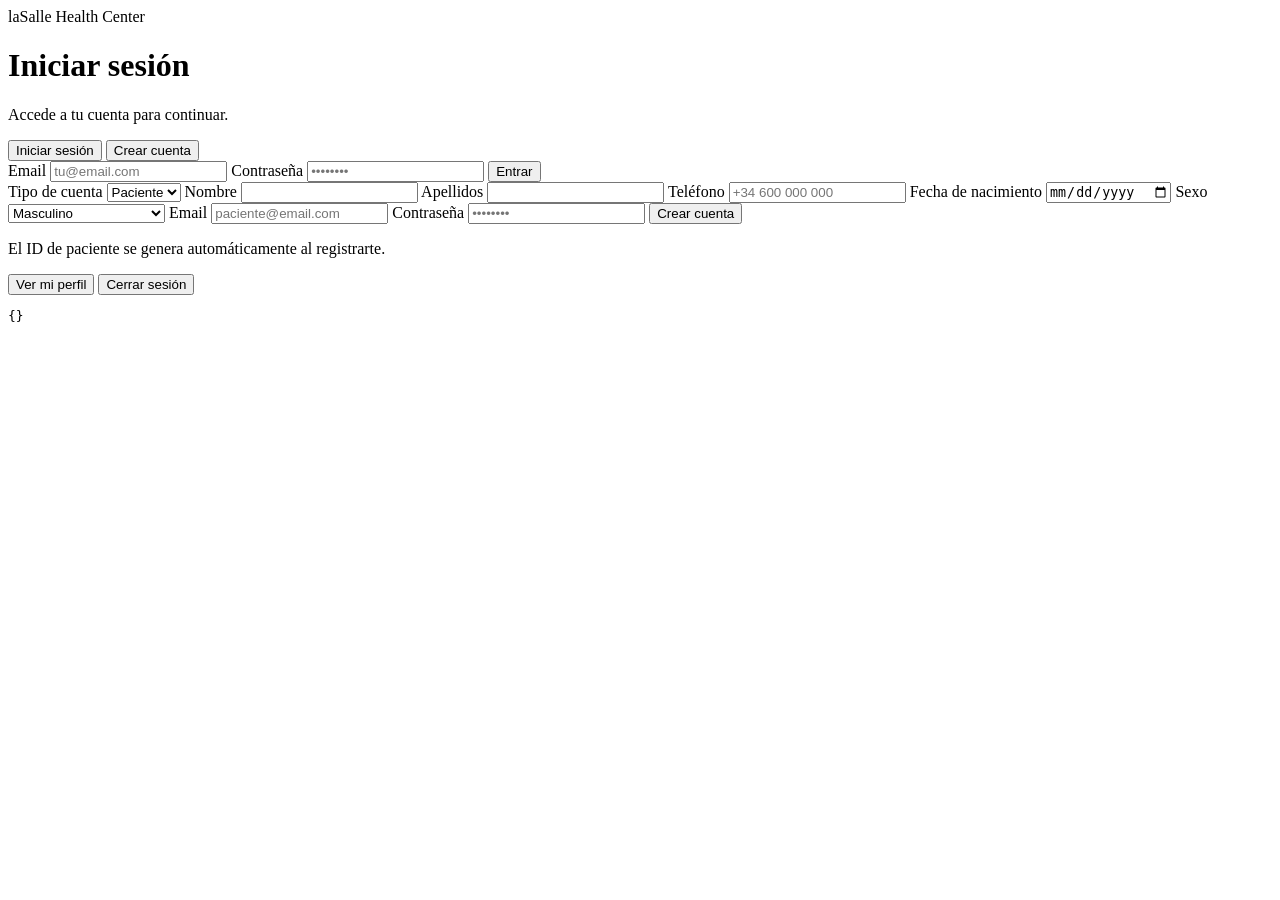
==== services/frontend/public/index.html @ 509535d0 "fix: self-register with profile fields and generated patient ids Generate patient IDs server-side, s" ====
<!doctype html>
<html lang="es">
  <head>
    <meta charset="UTF-8" />
    <meta name="viewport" content="width=device-width, initial-scale=1.0" />
    <title>Hospital Salle — Login</title>
    <link rel="stylesheet" href="/styles.css" />
    <script src="/config.js"></script>
  </head>
  <body>
    <main class="card">
      <header class="header">
        <div>
          <div class="kicker">laSalle Health Center</div>
          <h1>Iniciar sesión</h1>
          <p class="muted">Accede a tu cuenta para continuar.</p>
        </div>
      </header>

      <section class="tabs">
        <button class="tab active" id="tabLogin" type="button">Iniciar sesión</button>
        <button class="tab" id="tabRegister" type="button">Crear cuenta</button>
      </section>

      <section id="panelLogin">
        <form id="loginForm">
          <label>Email</label>
          <input name="email" type="email" autocomplete="username" placeholder="tu@email.com" required />
          <label>Contraseña</label>
          <input name="password" type="password" autocomplete="current-password" placeholder="••••••••" required />
          <button type="submit">Entrar</button>
        </form>
      </section>

      <section id="panelRegister" class="hidden">
        <form id="registerForm">
          <label>Tipo de cuenta</label>
          <select name="role" required>
            <option value="paciente" selected>Paciente</option>
            <option value="medico">Médico</option>
          </select>

          <label>Nombre</label>
          <input name="first_name" type="text" autocomplete="given-name" required />

          <label>Apellidos</label>
          <input name="last_name" type="text" autocomplete="family-name" required />

          <label>Teléfono</label>
          <input name="phone" type="tel" autocomplete="tel" placeholder="+34 600 000 000" required />

          <label>Fecha de nacimiento</label>
          <input name="date_of_birth" type="date" required />

          <label>Sexo</label>
          <select name="sex" required>
            <option value="M">Masculino</option>
            <option value="F">Femenino</option>
            <option value="O">Otro / Prefiero no decir</option>
          </select>

          <label>Email</label>
          <input name="email" type="email" autocomplete="username" placeholder="paciente@email.com" required />
          <label>Contraseña</label>
          <input
            name="password"
            type="password"
            autocomplete="new-password"
            minlength="8"
            maxlength="128"
            pattern="^(?=.*[a-z])(?=.*[A-Z])(?=.*\d)(?=.*[^A-Za-z0-9]).{8,128}$"
            title="Mínimo 8 caracteres, con mayúscula, minúscula, número y un símbolo"
            placeholder="••••••••"
            required
          />
          <button type="submit">Crear cuenta</button>
          <p class="muted small">El ID de paciente se genera automáticamente al registrarte.</p>
        </form>
      </section>

      <section class="status">
        <div id="status" class="statusText muted" aria-live="polite"></div>
      </section>

      <section class="session hidden" id="sessionPanel">
        <div class="row">
          <button id="btnMe" class="secondary" type="button">Ver mi perfil</button>
          <button id="btnLogout" class="secondary" type="button">Cerrar sesión</button>
        </div>
        <pre id="output" class="output hidden">{}</pre>
      </section>
    </main>

    <script src="/app.js"></script>
  </body>
</html>
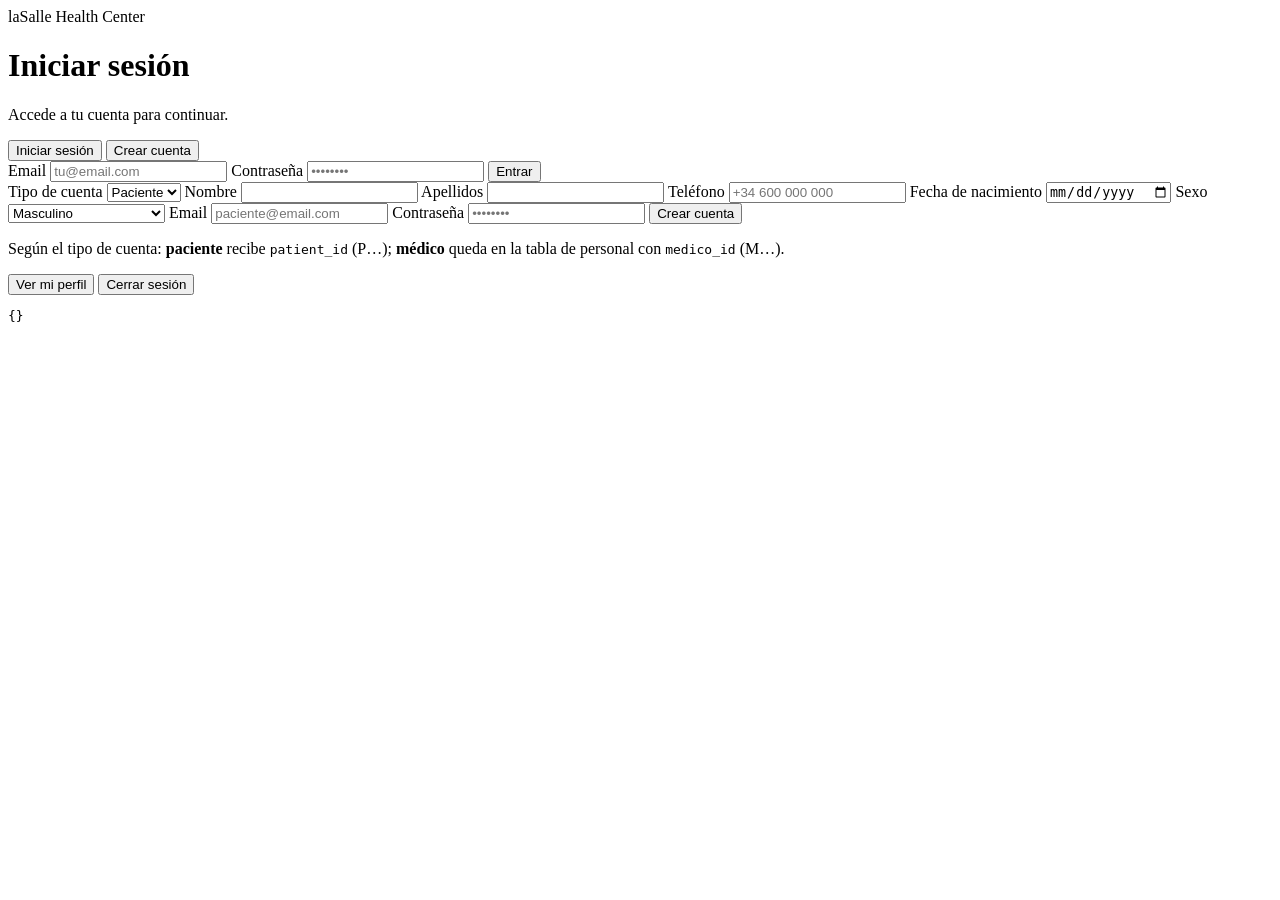
==== commit 557d88a4: "feat(auth): tabla medicos, medico_id en usuarios y permisos por rol - Añade medicos y FK app_users.m" ====
--- a/services/frontend/public/index.html
+++ b/services/frontend/public/index.html
@@ -74,7 +74,10 @@
             required
           />
           <button type="submit">Crear cuenta</button>
-          <p class="muted small">El ID de paciente se genera automáticamente al registrarte.</p>
+          <p class="muted small">
+            Según el tipo de cuenta: <strong>paciente</strong> recibe <code>patient_id</code> (P…);
+            <strong>médico</strong> queda en la tabla de personal con <code>medico_id</code> (M…).
+          </p>
         </form>
       </section>
 
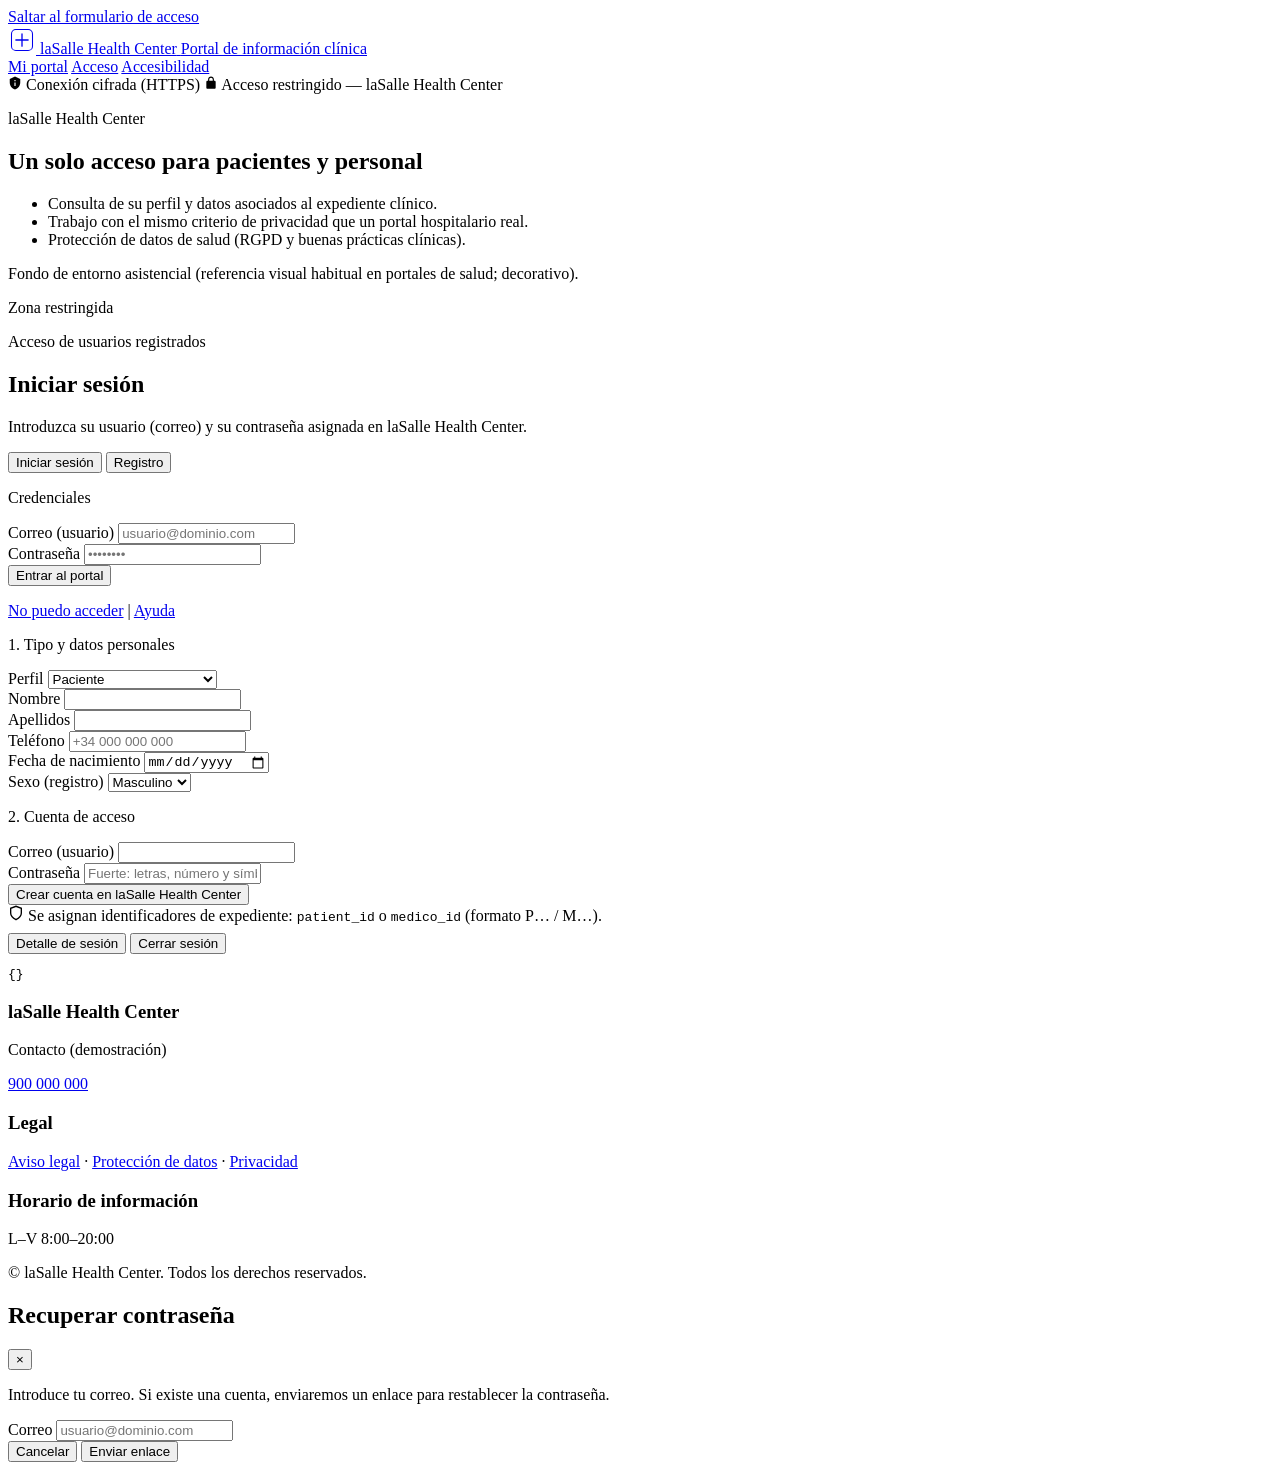
==== commit d134a292: "feat(auth): add password recovery via email Add forgot/reset password endpoints with one-time tokens" ====
--- a/services/frontend/public/index.html
+++ b/services/frontend/public/index.html
@@ -3,96 +3,284 @@
   <head>
     <meta charset="UTF-8" />
     <meta name="viewport" content="width=device-width, initial-scale=1.0" />
-    <title>Hospital Salle — Login</title>
+    <meta name="theme-color" content="#0f766e" />
+    <title>Acceso al portal — laSalle Health Center</title>
+    <link rel="preconnect" href="https://fonts.googleapis.com" />
+    <link rel="preconnect" href="https://fonts.gstatic.com" crossorigin />
+    <link
+      href="https://fonts.googleapis.com/css2?family=Plus+Jakarta+Sans:ital,wght@0,400;0,500;0,600;0,700;0,800;1,500&display=swap"
+      rel="stylesheet"
+    />
     <link rel="stylesheet" href="/styles.css" />
     <script src="/config.js"></script>
   </head>
   <body>
-    <main class="card">
-      <header class="header">
+    <a class="skip-link" href="#authCard">Saltar al formulario de acceso</a>
+
+    <header class="site-header">
+      <div class="site-header__inner">
+        <a href="/" class="site-logo" aria-label="Inicio laSalle Health Center">
+          <span class="site-logo__mark" aria-hidden="true">
+            <svg viewBox="0 0 32 32" fill="none" xmlns="http://www.w3.org/2000/svg" width="28" height="28">
+              <rect x="4" y="4" width="24" height="24" rx="5" stroke="currentColor" stroke-width="1.2" fill="none" />
+              <path
+                d="M16 9v14M9 16h14"
+                stroke="currentColor"
+                stroke-width="1.5"
+                stroke-linecap="round"
+              />
+            </svg>
+          </span>
+          <span class="site-logo__text">
+            <span class="site-logo__title">laSalle Health Center</span>
+            <span class="site-logo__subtitle">Portal de información clínica</span>
+          </span>
+        </a>
+        <nav class="site-nav" aria-label="Enlaces de cabecera">
+          <a href="/landing.html">Mi portal</a>
+          <a href="#authCard">Acceso</a>
+          <a href="https://www.w3.org/WAI/standards-guidelines/" rel="noopener noreferrer">Accesibilidad</a>
+        </nav>
+      </div>
+    </header>
+
+    <div class="trust-bar" role="region" aria-label="Información de seguridad">
+      <div class="trust-bar__inner">
+        <span class="trust-bar__item">
+          <svg width="14" height="14" viewBox="0 0 24 24" fill="currentColor" aria-hidden="true">
+            <path
+              d="M12 1L3 5v6c0 5.55 3.84 10.74 9 12 5.16-1.26 9-6.45 9-12V5l-9-4zm-1 6h2v2h-2V7zm0 4h2v6h-2v-6z"
+            />
+          </svg>
+          Conexión cifrada (HTTPS)
+        </span>
+        <span class="trust-bar__item">
+          <svg width="14" height="14" viewBox="0 0 24 24" fill="currentColor" aria-hidden="true">
+            <path
+              d="M18 8h-1V6c0-2.76-2.24-5-5-5S7 3.24 7 6v2H6c-1.1 0-2 .9-2 2v10c0 1.1.9 2 2 2h12c1.1 0 2-.9 2-2V10c0-1.1-.9-2-2-2zM9 6c0-1.66 1.34-3 3-3s3 1.34 3 3v2H9V6z"
+            />
+          </svg>
+          Acceso restringido — laSalle Health Center
+        </span>
+      </div>
+    </div>
+
+    <div class="portal-wrap">
+      <main class="portal-main">
+        <aside class="portal-hero" aria-label="Sobre el portal">
+          <div class="portal-hero__content">
+            <p class="portal-hero__kicker">laSalle Health Center</p>
+            <h2 class="portal-hero__title">Un solo acceso para pacientes y personal</h2>
+            <ul class="portal-hero__list">
+              <li>Consulta de su perfil y datos asociados al expediente clínico.</li>
+              <li>Trabajo con el mismo criterio de privacidad que un portal hospitalario real.</li>
+              <li>Protección de datos de salud (RGPD y buenas prácticas clínicas).</li>
+            </ul>
+            <p class="portal-hero__note">
+              Fondo de entorno asistencial (referencia visual habitual en portales de salud; decorativo).
+            </p>
+          </div>
+        </aside>
+
+        <div class="portal-form-column">
+          <article class="portal-card auth-card" id="authCard">
+            <div class="portal-card__head">
+              <span class="portal-card__badge" id="formBadge">Zona restringida</span>
+              <header class="header">
+                <p class="kicker" id="formKicker">Acceso de usuarios registrados</p>
+                <h1 class="auth-title" id="pageTitle">Iniciar sesión</h1>
+                <p class="muted" id="pageSubtitle">Introduzca su usuario (correo) y su contraseña asignada en laSalle Health Center.</p>
+              </header>
+            </div>
+
+            <div class="tabs" role="tablist" aria-label="Tipo de trámite">
+              <button class="tab active" id="tabLogin" type="button" role="tab" aria-selected="true">Iniciar sesión</button>
+              <button class="tab" id="tabRegister" type="button" role="tab" aria-selected="false">Registro</button>
+            </div>
+
+            <section id="panelLogin" class="auth-panel" role="tabpanel">
+              <form id="loginForm" autocomplete="on">
+                <div class="form-block">
+                  <p class="form-block__title">Credenciales</p>
+                  <div class="field">
+                    <label for="login-email">Correo (usuario)</label>
+                    <input
+                      id="login-email"
+                      name="email"
+                      type="email"
+                      autocomplete="username"
+                      inputmode="email"
+                      placeholder="usuario@dominio.com"
+                      required
+                    />
+                  </div>
+                  <div class="field">
+                    <label for="login-password">Contraseña</label>
+                    <input
+                      id="login-password"
+                      name="password"
+                      type="password"
+                      autocomplete="current-password"
+                      placeholder="••••••••"
+                      required
+                    />
+                  </div>
+                </div>
+                <button type="submit">Entrar al portal</button>
+                <p class="subtle-links" aria-hidden="true">
+                  <a href="#" id="linkForgot">No puedo acceder</a> <span aria-hidden="true">|</span>
+                  <a href="#" onclick="return false">Ayuda</a>
+                </p>
+              </form>
+            </section>
+
+            <section id="panelRegister" class="auth-panel hidden" role="tabpanel">
+              <form id="registerForm" autocomplete="on">
+                <div class="form-block">
+                  <p class="form-block__title">1. Tipo y datos personales</p>
+                  <div class="field">
+                    <label for="reg-role">Perfil</label>
+                    <select id="reg-role" name="role" required>
+                      <option value="paciente" selected>Paciente</option>
+                      <option value="medico">Médico / personal clínico</option>
+                    </select>
+                  </div>
+                  <div class="row">
+                    <div>
+                      <label for="reg-first">Nombre</label>
+                      <input
+                        id="reg-first"
+                        name="first_name"
+                        type="text"
+                        autocomplete="given-name"
+                        required
+                      />
+                    </div>
+                    <div>
+                      <label for="reg-last">Apellidos</label>
+                      <input
+                        id="reg-last"
+                        name="last_name"
+                        type="text"
+                        autocomplete="family-name"
+                        required
+                      />
+                    </div>
+                  </div>
+                  <div class="field">
+                    <label for="reg-phone">Teléfono</label>
+                    <input id="reg-phone" name="phone" type="tel" autocomplete="tel" placeholder="+34 000 000 000" required />
+                  </div>
+                  <div class="row">
+                    <div>
+                      <label for="reg-dob">Fecha de nacimiento</label>
+                      <input id="reg-dob" name="date_of_birth" type="date" required />
+                    </div>
+                    <div>
+                      <label for="reg-sex">Sexo (registro)</label>
+                      <select id="reg-sex" name="sex" required>
+                        <option value="M">Masculino</option>
+                        <option value="F">Femenino</option>
+                        <option value="O">Otro / N/C</option>
+                      </select>
+                    </div>
+                  </div>
+                </div>
+                <div class="form-block">
+                  <p class="form-block__title">2. Cuenta de acceso</p>
+                  <div class="field">
+                    <label for="reg-email">Correo (usuario)</label>
+                    <input id="reg-email" name="email" type="email" autocomplete="username" required />
+                  </div>
+                  <div class="field">
+                    <label for="reg-password">Contraseña</label>
+                    <input
+                      id="reg-password"
+                      name="password"
+                      type="password"
+                      autocomplete="new-password"
+                      minlength="8"
+                      maxlength="128"
+                      pattern="^(?=.*[a-z])(?=.*[A-Z])(?=.*\d)(?=.*[^A-Za-z0-9]).{8,128}$"
+                      title="Mínimo 8 caracteres, con mayúscula, minúscula, número y un símbolo"
+                      placeholder="Fuerte: letras, número y símbolo"
+                      required
+                    />
+                  </div>
+                </div>
+                <button type="submit">Crear cuenta en laSalle Health Center</button>
+                <div class="credential-strip" aria-live="polite">
+                  <svg width="16" height="16" viewBox="0 0 24 24" fill="none" stroke="currentColor" stroke-width="2" aria-hidden="true">
+                    <path d="M12 22s8-4 8-10V5l-8-3-8 3v7c0 6 8 10 8 10z" />
+                  </svg>
+                  <span>Se asignan identificadores de expediente: <code>patient_id</code> o <code>medico_id</code> (formato P… / M…).</span>
+                </div>
+              </form>
+            </section>
+
+            <div class="portal-card__foot">
+              <div class="status" aria-live="polite">
+                <div id="status" class="statusText" role="status"></div>
+              </div>
+              <section class="session hidden" id="sessionPanel">
+                <div class="row" style="margin-top: 8px">
+                  <button id="btnMe" class="secondary" type="button">Detalle de sesión</button>
+                  <button id="btnLogout" class="secondary" type="button">Cerrar sesión</button>
+                </div>
+                <pre id="output" class="output hidden" aria-label="Detalle de perfil">{}</pre>
+              </section>
+            </div>
+          </article>
+        </div>
+      </main>
+    </div>
+
+    <footer class="site-footer">
+      <div class="site-footer__inner">
         <div>
-          <div class="kicker">laSalle Health Center</div>
-          <h1>Iniciar sesión</h1>
-          <p class="muted">Accede a tu cuenta para continuar.</p>
-        </div>
-      </header>
-
-      <section class="tabs">
-        <button class="tab active" id="tabLogin" type="button">Iniciar sesión</button>
-        <button class="tab" id="tabRegister" type="button">Crear cuenta</button>
-      </section>
-
-      <section id="panelLogin">
-        <form id="loginForm">
-          <label>Email</label>
-          <input name="email" type="email" autocomplete="username" placeholder="tu@email.com" required />
-          <label>Contraseña</label>
-          <input name="password" type="password" autocomplete="current-password" placeholder="••••••••" required />
-          <button type="submit">Entrar</button>
+          <h3>laSalle Health Center</h3>
+          <p>Contacto (demostración)</p>
+          <p><a href="tel:+34900000000">900 000 000</a></p>
+        </div>
+        <div>
+          <h3>Legal</h3>
+          <p>
+            <a href="#" onclick="return false">Aviso legal</a> ·
+            <a href="#" onclick="return false">Protección de datos</a> ·
+            <a href="#" onclick="return false">Privacidad</a>
+          </p>
+        </div>
+        <div>
+          <h3>Horario de información</h3>
+          <p>L–V 8:00–20:00</p>
+        </div>
+      </div>
+      <div class="site-footer__meta">© laSalle Health Center. Todos los derechos reservados.</div>
+    </footer>
+
+    <div class="modal hidden" id="forgotModal" role="dialog" aria-modal="true" aria-labelledby="forgotTitle">
+      <div class="modal__backdrop" data-modal-close="true"></div>
+      <div class="modal__panel" role="document">
+        <div class="modal__head">
+          <h2 class="modal__title" id="forgotTitle">Recuperar contraseña</h2>
+          <button class="modal__close" type="button" aria-label="Cerrar" data-modal-close="true">×</button>
+        </div>
+        <p class="modal__text">Introduce tu correo. Si existe una cuenta, enviaremos un enlace para restablecer la contraseña.</p>
+        <form id="forgotForm" class="modal__form" autocomplete="on">
+          <div class="field">
+            <label for="forgot-email">Correo</label>
+            <input id="forgot-email" name="email" type="email" inputmode="email" autocomplete="email" placeholder="usuario@dominio.com" required />
+          </div>
+          <div class="modal__actions">
+            <button class="secondary" type="button" data-modal-close="true">Cancelar</button>
+            <button class="btn--primary" type="submit">Enviar enlace</button>
+          </div>
         </form>
-      </section>
-
-      <section id="panelRegister" class="hidden">
-        <form id="registerForm">
-          <label>Tipo de cuenta</label>
-          <select name="role" required>
-            <option value="paciente" selected>Paciente</option>
-            <option value="medico">Médico</option>
-          </select>
-
-          <label>Nombre</label>
-          <input name="first_name" type="text" autocomplete="given-name" required />
-
-          <label>Apellidos</label>
-          <input name="last_name" type="text" autocomplete="family-name" required />
-
-          <label>Teléfono</label>
-          <input name="phone" type="tel" autocomplete="tel" placeholder="+34 600 000 000" required />
-
-          <label>Fecha de nacimiento</label>
-          <input name="date_of_birth" type="date" required />
-
-          <label>Sexo</label>
-          <select name="sex" required>
-            <option value="M">Masculino</option>
-            <option value="F">Femenino</option>
-            <option value="O">Otro / Prefiero no decir</option>
-          </select>
-
-          <label>Email</label>
-          <input name="email" type="email" autocomplete="username" placeholder="paciente@email.com" required />
-          <label>Contraseña</label>
-          <input
-            name="password"
-            type="password"
-            autocomplete="new-password"
-            minlength="8"
-            maxlength="128"
-            pattern="^(?=.*[a-z])(?=.*[A-Z])(?=.*\d)(?=.*[^A-Za-z0-9]).{8,128}$"
-            title="Mínimo 8 caracteres, con mayúscula, minúscula, número y un símbolo"
-            placeholder="••••••••"
-            required
-          />
-          <button type="submit">Crear cuenta</button>
-          <p class="muted small">
-            Según el tipo de cuenta: <strong>paciente</strong> recibe <code>patient_id</code> (P…);
-            <strong>médico</strong> queda en la tabla de personal con <code>medico_id</code> (M…).
-          </p>
-        </form>
-      </section>
-
-      <section class="status">
-        <div id="status" class="statusText muted" aria-live="polite"></div>
-      </section>
-
-      <section class="session hidden" id="sessionPanel">
-        <div class="row">
-          <button id="btnMe" class="secondary" type="button">Ver mi perfil</button>
-          <button id="btnLogout" class="secondary" type="button">Cerrar sesión</button>
-        </div>
-        <pre id="output" class="output hidden">{}</pre>
-      </section>
-    </main>
+        <div class="status" aria-live="polite" style="margin-top: 10px">
+          <div id="forgotStatus" class="statusText"></div>
+        </div>
+      </div>
+    </div>
 
     <script src="/app.js"></script>
   </body>
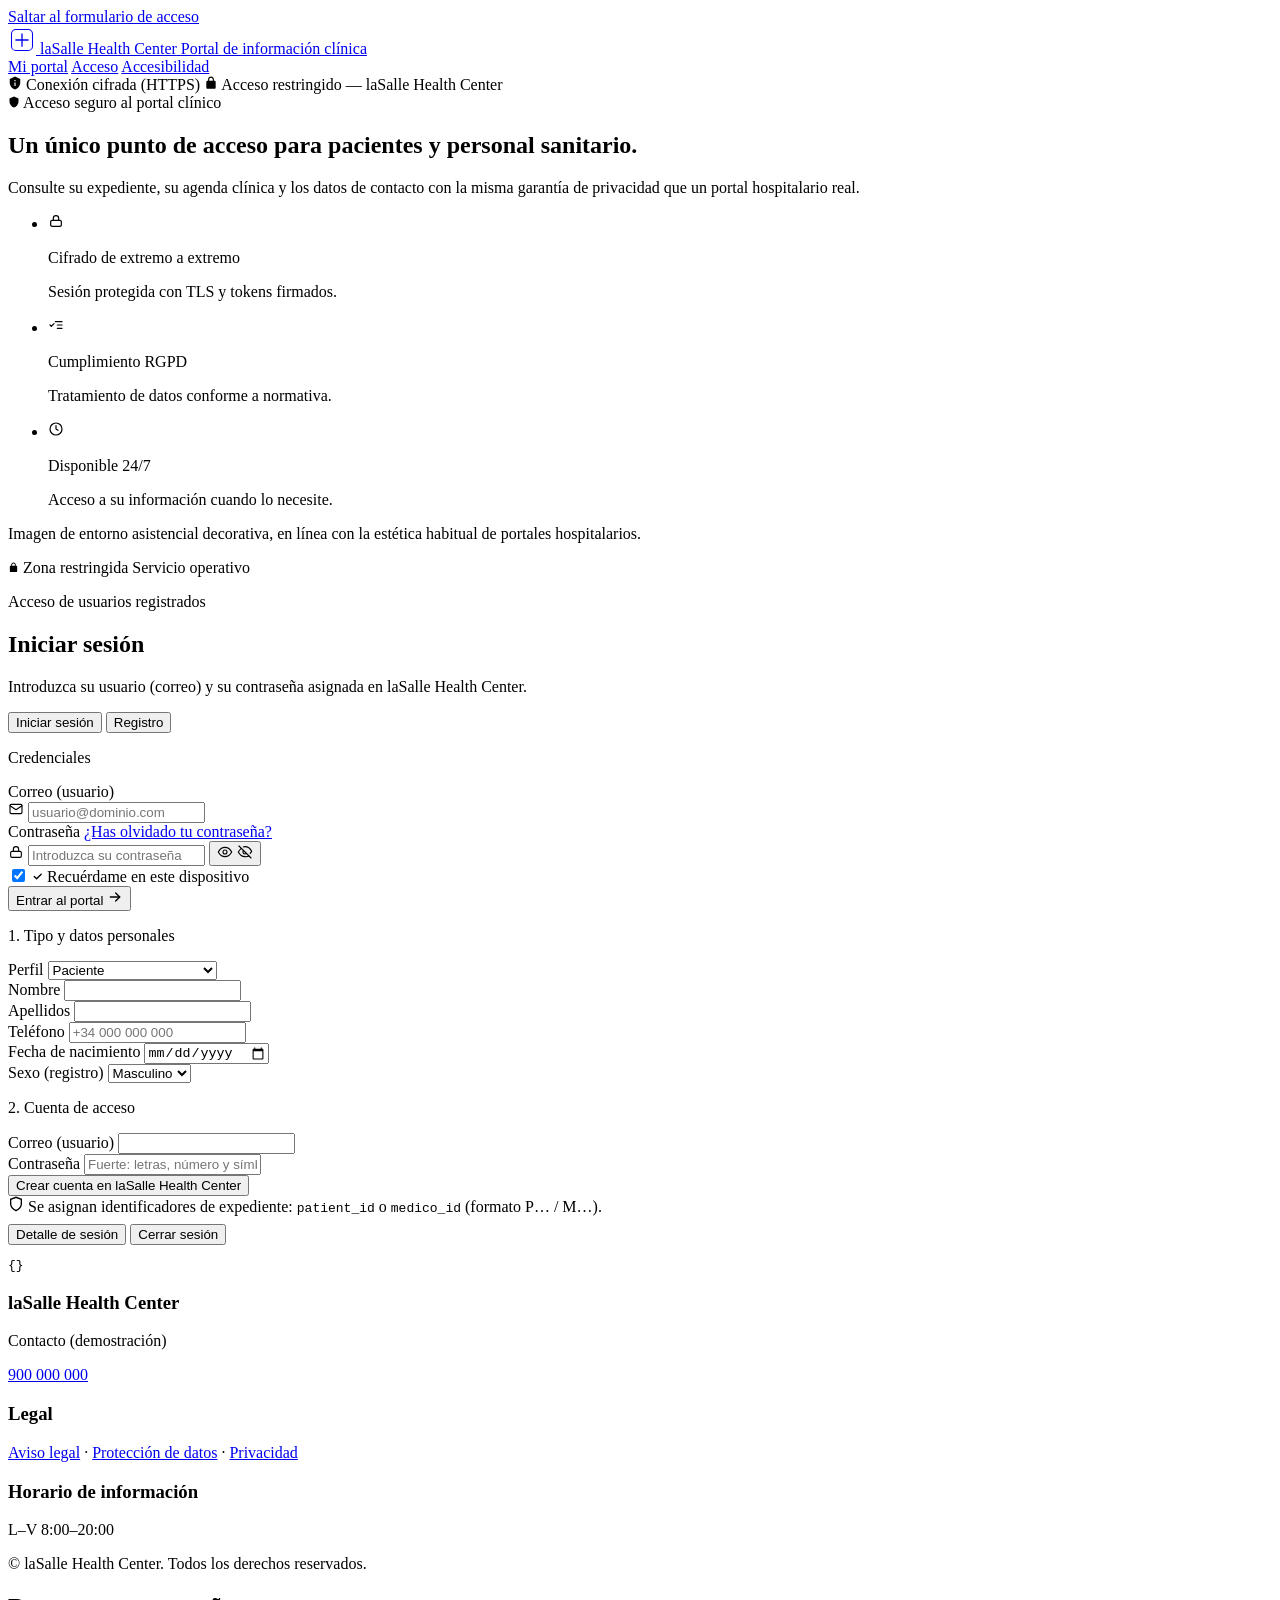
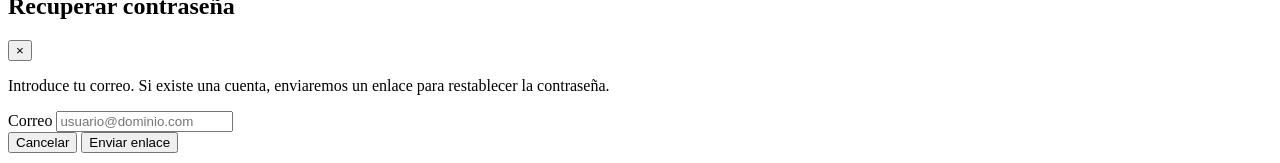
==== commit f910ab31: "feat(frontend): redesign access portal and polish dashboard - Remove the "No puedo acceder" link in " ====
--- a/services/frontend/public/index.html
+++ b/services/frontend/public/index.html
@@ -11,10 +11,10 @@
       href="https://fonts.googleapis.com/css2?family=Plus+Jakarta+Sans:ital,wght@0,400;0,500;0,600;0,700;0,800;1,500&display=swap"
       rel="stylesheet"
     />
-    <link rel="stylesheet" href="/styles.css" />
+    <link rel="stylesheet" href="/styles.css?v=20260426a" />
     <script src="/config.js"></script>
   </head>
-  <body>
+  <body class="auth-body">
     <a class="skip-link" href="#authCard">Saltar al formulario de acceso</a>
 
     <header class="site-header">
@@ -68,16 +68,63 @@
     <div class="portal-wrap">
       <main class="portal-main">
         <aside class="portal-hero" aria-label="Sobre el portal">
+          <div class="portal-hero__overlay" aria-hidden="true"></div>
           <div class="portal-hero__content">
-            <p class="portal-hero__kicker">laSalle Health Center</p>
-            <h2 class="portal-hero__title">Un solo acceso para pacientes y personal</h2>
-            <ul class="portal-hero__list">
-              <li>Consulta de su perfil y datos asociados al expediente clínico.</li>
-              <li>Trabajo con el mismo criterio de privacidad que un portal hospitalario real.</li>
-              <li>Protección de datos de salud (RGPD y buenas prácticas clínicas).</li>
+            <span class="portal-hero__pill" aria-hidden="true">
+              <svg width="12" height="12" viewBox="0 0 24 24" fill="currentColor">
+                <path d="M12 1L3 5v6c0 5.55 3.84 10.74 9 12 5.16-1.26 9-6.45 9-12V5l-9-4z"/>
+              </svg>
+              Acceso seguro al portal clínico
+            </span>
+            <h2 class="portal-hero__title">Un único punto de acceso para pacientes y personal sanitario.</h2>
+            <p class="portal-hero__lede">
+              Consulte su expediente, su agenda clínica y los datos de contacto con la misma garantía
+              de privacidad que un portal hospitalario real.
+            </p>
+
+            <ul class="portal-hero__features" role="list">
+              <li class="hero-feature">
+                <span class="hero-feature__icon" aria-hidden="true">
+                  <svg width="16" height="16" viewBox="0 0 24 24" fill="none" stroke="currentColor" stroke-width="1.8" stroke-linecap="round" stroke-linejoin="round">
+                    <rect x="4" y="11" width="16" height="9" rx="2"/>
+                    <path d="M8 11V8a4 4 0 0 1 8 0v3"/>
+                  </svg>
+                </span>
+                <div>
+                  <p class="hero-feature__title">Cifrado de extremo a extremo</p>
+                  <p class="hero-feature__sub">Sesión protegida con TLS y tokens firmados.</p>
+                </div>
+              </li>
+              <li class="hero-feature">
+                <span class="hero-feature__icon" aria-hidden="true">
+                  <svg width="16" height="16" viewBox="0 0 24 24" fill="none" stroke="currentColor" stroke-width="1.8" stroke-linecap="round" stroke-linejoin="round">
+                    <path d="M3 12l2 2 4-4"/>
+                    <path d="M21 7H11"/>
+                    <path d="M21 12h-7"/>
+                    <path d="M21 17h-7"/>
+                  </svg>
+                </span>
+                <div>
+                  <p class="hero-feature__title">Cumplimiento RGPD</p>
+                  <p class="hero-feature__sub">Tratamiento de datos conforme a normativa.</p>
+                </div>
+              </li>
+              <li class="hero-feature">
+                <span class="hero-feature__icon" aria-hidden="true">
+                  <svg width="16" height="16" viewBox="0 0 24 24" fill="none" stroke="currentColor" stroke-width="1.8" stroke-linecap="round" stroke-linejoin="round">
+                    <circle cx="12" cy="12" r="9"/>
+                    <path d="M12 7v5l3 2"/>
+                  </svg>
+                </span>
+                <div>
+                  <p class="hero-feature__title">Disponible 24/7</p>
+                  <p class="hero-feature__sub">Acceso a su información cuando lo necesite.</p>
+                </div>
+              </li>
             </ul>
+
             <p class="portal-hero__note">
-              Fondo de entorno asistencial (referencia visual habitual en portales de salud; decorativo).
+              Imagen de entorno asistencial decorativa, en línea con la estética habitual de portales hospitalarios.
             </p>
           </div>
         </aside>
@@ -85,7 +132,18 @@
         <div class="portal-form-column">
           <article class="portal-card auth-card" id="authCard">
             <div class="portal-card__head">
-              <span class="portal-card__badge" id="formBadge">Zona restringida</span>
+              <div class="portal-card__head-row">
+                <span class="portal-card__badge" id="formBadge">
+                  <svg width="11" height="11" viewBox="0 0 24 24" fill="currentColor" aria-hidden="true">
+                    <path d="M18 8h-1V6c0-2.76-2.24-5-5-5S7 3.24 7 6v2H6c-1.1 0-2 .9-2 2v10c0 1.1.9 2 2 2h12c1.1 0 2-.9 2-2V10c0-1.1-.9-2-2-2zM9 6c0-1.66 1.34-3 3-3s3 1.34 3 3v2H9V6z"/>
+                  </svg>
+                  Zona restringida
+                </span>
+                <span class="portal-card__pill" aria-hidden="true">
+                  <span class="portal-card__pulse"></span>
+                  Servicio operativo
+                </span>
+              </div>
               <header class="header">
                 <p class="kicker" id="formKicker">Acceso de usuarios registrados</p>
                 <h1 class="auth-title" id="pageTitle">Iniciar sesión</h1>
@@ -99,38 +157,87 @@
             </div>
 
             <section id="panelLogin" class="auth-panel" role="tabpanel">
-              <form id="loginForm" autocomplete="on">
+              <form id="loginForm" autocomplete="on" novalidate>
                 <div class="form-block">
                   <p class="form-block__title">Credenciales</p>
                   <div class="field">
                     <label for="login-email">Correo (usuario)</label>
-                    <input
-                      id="login-email"
-                      name="email"
-                      type="email"
-                      autocomplete="username"
-                      inputmode="email"
-                      placeholder="usuario@dominio.com"
-                      required
-                    />
-                  </div>
-                  <div class="field">
-                    <label for="login-password">Contraseña</label>
-                    <input
-                      id="login-password"
-                      name="password"
-                      type="password"
-                      autocomplete="current-password"
-                      placeholder="••••••••"
-                      required
-                    />
-                  </div>
-                </div>
-                <button type="submit">Entrar al portal</button>
-                <p class="subtle-links" aria-hidden="true">
-                  <a href="#" id="linkForgot">No puedo acceder</a> <span aria-hidden="true">|</span>
-                  <a href="#" onclick="return false">Ayuda</a>
-                </p>
+                    <div class="input-wrap">
+                      <span class="input-wrap__icon" aria-hidden="true">
+                        <svg width="16" height="16" viewBox="0 0 24 24" fill="none" stroke="currentColor" stroke-width="1.7" stroke-linecap="round" stroke-linejoin="round">
+                          <rect x="3" y="5" width="18" height="14" rx="2"/>
+                          <path d="M3 7l9 6 9-6"/>
+                        </svg>
+                      </span>
+                      <input
+                        id="login-email"
+                        name="email"
+                        type="email"
+                        autocomplete="username"
+                        inputmode="email"
+                        placeholder="usuario@dominio.com"
+                        required
+                      />
+                    </div>
+                  </div>
+                  <div class="field">
+                    <div class="field__row">
+                      <label for="login-password">Contraseña</label>
+                      <a href="#" id="linkForgot" class="field__link">¿Has olvidado tu contraseña?</a>
+                    </div>
+                    <div class="input-wrap input-wrap--with-action">
+                      <span class="input-wrap__icon" aria-hidden="true">
+                        <svg width="16" height="16" viewBox="0 0 24 24" fill="none" stroke="currentColor" stroke-width="1.7" stroke-linecap="round" stroke-linejoin="round">
+                          <rect x="4" y="11" width="16" height="9" rx="2"/>
+                          <path d="M8 11V8a4 4 0 0 1 8 0v3"/>
+                        </svg>
+                      </span>
+                      <input
+                        id="login-password"
+                        name="password"
+                        type="password"
+                        autocomplete="current-password"
+                        placeholder="Introduzca su contraseña"
+                        required
+                      />
+                      <button
+                        type="button"
+                        class="input-wrap__action"
+                        id="togglePassword"
+                        aria-label="Mostrar contraseña"
+                        aria-pressed="false"
+                        data-state="hidden"
+                      >
+                        <svg class="icon-eye" width="16" height="16" viewBox="0 0 24 24" fill="none" stroke="currentColor" stroke-width="1.7" stroke-linecap="round" stroke-linejoin="round" aria-hidden="true">
+                          <path d="M2 12s3.5-7 10-7 10 7 10 7-3.5 7-10 7S2 12 2 12z"/>
+                          <circle cx="12" cy="12" r="3"/>
+                        </svg>
+                        <svg class="icon-eye-off" width="16" height="16" viewBox="0 0 24 24" fill="none" stroke="currentColor" stroke-width="1.7" stroke-linecap="round" stroke-linejoin="round" aria-hidden="true">
+                          <path d="M17.94 17.94A10.5 10.5 0 0 1 12 19c-6.5 0-10-7-10-7a18.6 18.6 0 0 1 4.06-5.06"/>
+                          <path d="M9.9 4.24A10.6 10.6 0 0 1 12 4c6.5 0 10 7 10 7a18.4 18.4 0 0 1-2.16 3.19"/>
+                          <path d="M9.88 9.88a3 3 0 1 0 4.24 4.24"/>
+                          <path d="M3 3l18 18"/>
+                        </svg>
+                      </button>
+                    </div>
+                  </div>
+                  <label class="check">
+                    <input type="checkbox" id="rememberMe" name="remember" checked />
+                    <span class="check__box" aria-hidden="true">
+                      <svg width="11" height="11" viewBox="0 0 24 24" fill="none" stroke="currentColor" stroke-width="3" stroke-linecap="round" stroke-linejoin="round">
+                        <path d="M5 12l5 5L20 7"/>
+                      </svg>
+                    </span>
+                    <span class="check__text">Recuérdame en este dispositivo</span>
+                  </label>
+                </div>
+                <button type="submit" class="btn--primary btn--with-icon">
+                  <span>Entrar al portal</span>
+                  <svg width="16" height="16" viewBox="0 0 24 24" fill="none" stroke="currentColor" stroke-width="2" stroke-linecap="round" stroke-linejoin="round" aria-hidden="true">
+                    <path d="M5 12h14"/>
+                    <path d="M13 6l6 6-6 6"/>
+                  </svg>
+                </button>
               </form>
             </section>
 
@@ -282,6 +389,6 @@
       </div>
     </div>
 
-    <script src="/app.js"></script>
+    <script src="/app.js?v=20260426a"></script>
   </body>
 </html>
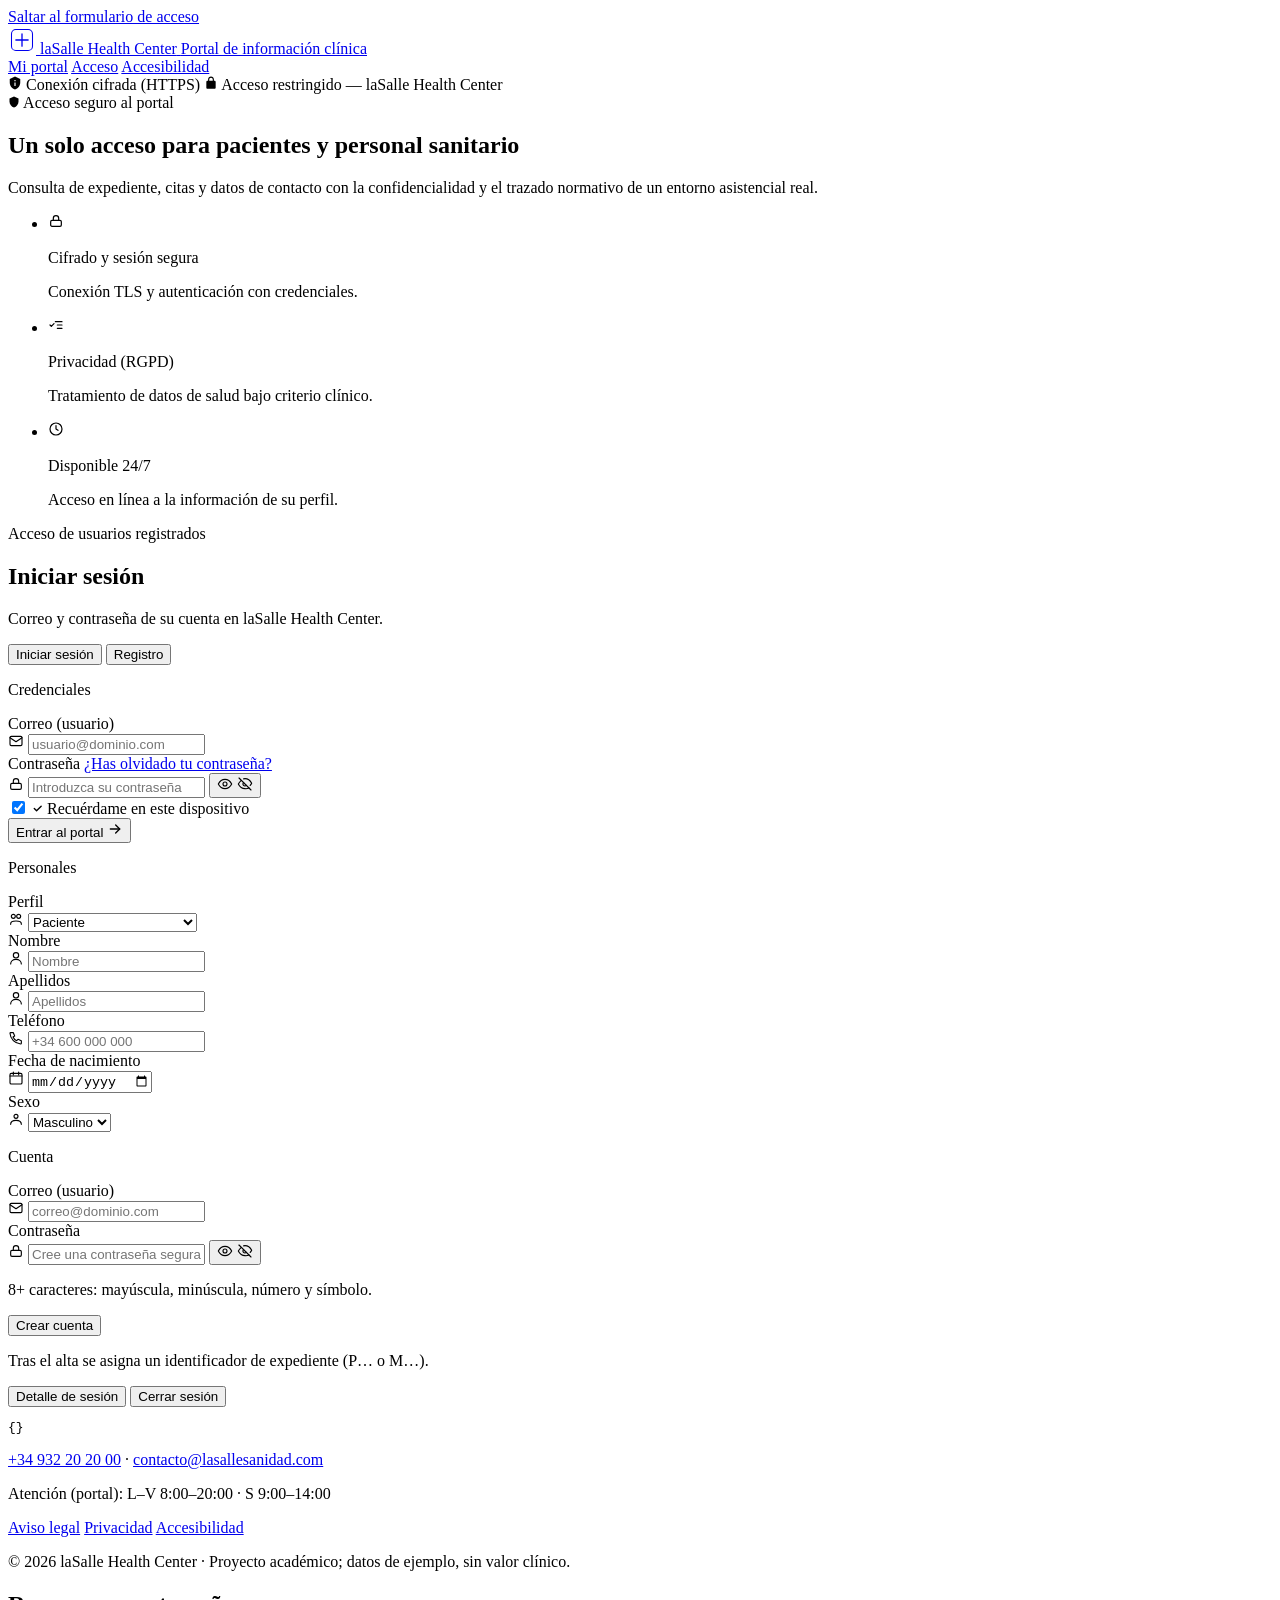
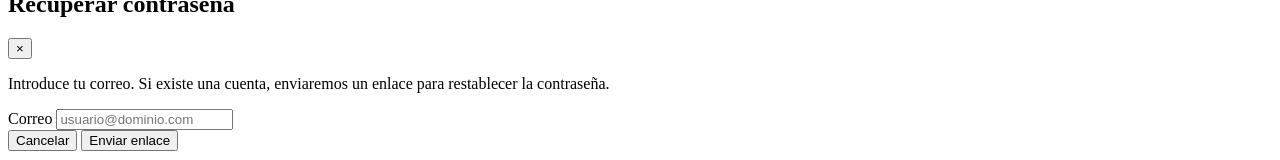
==== commit f26c2a0f: "feat: Mailpit para recuperación de contraseña, pie con mejor retícula y alineación - Añade servicio " ====
--- a/services/frontend/public/index.html
+++ b/services/frontend/public/index.html
@@ -11,7 +11,7 @@
       href="https://fonts.googleapis.com/css2?family=Plus+Jakarta+Sans:ital,wght@0,400;0,500;0,600;0,700;0,800;1,500&display=swap"
       rel="stylesheet"
     />
-    <link rel="stylesheet" href="/styles.css?v=20260426a" />
+    <link rel="stylesheet" href="/styles.css?v=20260426g" />
     <script src="/config.js"></script>
   </head>
   <body class="auth-body">
@@ -74,14 +74,13 @@
               <svg width="12" height="12" viewBox="0 0 24 24" fill="currentColor">
                 <path d="M12 1L3 5v6c0 5.55 3.84 10.74 9 12 5.16-1.26 9-6.45 9-12V5l-9-4z"/>
               </svg>
-              Acceso seguro al portal clínico
+              Acceso seguro al portal
             </span>
-            <h2 class="portal-hero__title">Un único punto de acceso para pacientes y personal sanitario.</h2>
+            <h2 class="portal-hero__title">Un solo acceso para pacientes y personal sanitario</h2>
             <p class="portal-hero__lede">
-              Consulte su expediente, su agenda clínica y los datos de contacto con la misma garantía
-              de privacidad que un portal hospitalario real.
+              Consulta de expediente, citas y datos de contacto con la confidencialidad y el trazado normativo de un entorno
+              asistencial real.
             </p>
-
             <ul class="portal-hero__features" role="list">
               <li class="hero-feature">
                 <span class="hero-feature__icon" aria-hidden="true">
@@ -91,8 +90,8 @@
                   </svg>
                 </span>
                 <div>
-                  <p class="hero-feature__title">Cifrado de extremo a extremo</p>
-                  <p class="hero-feature__sub">Sesión protegida con TLS y tokens firmados.</p>
+                  <p class="hero-feature__title">Cifrado y sesión segura</p>
+                  <p class="hero-feature__sub">Conexión TLS y autenticación con credenciales.</p>
                 </div>
               </li>
               <li class="hero-feature">
@@ -105,8 +104,8 @@
                   </svg>
                 </span>
                 <div>
-                  <p class="hero-feature__title">Cumplimiento RGPD</p>
-                  <p class="hero-feature__sub">Tratamiento de datos conforme a normativa.</p>
+                  <p class="hero-feature__title">Privacidad (RGPD)</p>
+                  <p class="hero-feature__sub">Tratamiento de datos de salud bajo criterio clínico.</p>
                 </div>
               </li>
               <li class="hero-feature">
@@ -118,36 +117,20 @@
                 </span>
                 <div>
                   <p class="hero-feature__title">Disponible 24/7</p>
-                  <p class="hero-feature__sub">Acceso a su información cuando lo necesite.</p>
+                  <p class="hero-feature__sub">Acceso en línea a la información de su perfil.</p>
                 </div>
               </li>
             </ul>
-
-            <p class="portal-hero__note">
-              Imagen de entorno asistencial decorativa, en línea con la estética habitual de portales hospitalarios.
-            </p>
           </div>
         </aside>
 
         <div class="portal-form-column">
           <article class="portal-card auth-card" id="authCard">
             <div class="portal-card__head">
-              <div class="portal-card__head-row">
-                <span class="portal-card__badge" id="formBadge">
-                  <svg width="11" height="11" viewBox="0 0 24 24" fill="currentColor" aria-hidden="true">
-                    <path d="M18 8h-1V6c0-2.76-2.24-5-5-5S7 3.24 7 6v2H6c-1.1 0-2 .9-2 2v10c0 1.1.9 2 2 2h12c1.1 0 2-.9 2-2V10c0-1.1-.9-2-2-2zM9 6c0-1.66 1.34-3 3-3s3 1.34 3 3v2H9V6z"/>
-                  </svg>
-                  Zona restringida
-                </span>
-                <span class="portal-card__pill" aria-hidden="true">
-                  <span class="portal-card__pulse"></span>
-                  Servicio operativo
-                </span>
-              </div>
               <header class="header">
                 <p class="kicker" id="formKicker">Acceso de usuarios registrados</p>
                 <h1 class="auth-title" id="pageTitle">Iniciar sesión</h1>
-                <p class="muted" id="pageSubtitle">Introduzca su usuario (correo) y su contraseña asignada en laSalle Health Center.</p>
+                <p class="muted" id="pageSubtitle">Correo y contraseña de su cuenta en laSalle Health Center.</p>
               </header>
             </div>
 
@@ -242,86 +225,151 @@
             </section>
 
             <section id="panelRegister" class="auth-panel hidden" role="tabpanel">
-              <form id="registerForm" autocomplete="on">
+              <form id="registerForm" class="form-register" autocomplete="on">
                 <div class="form-block">
-                  <p class="form-block__title">1. Tipo y datos personales</p>
+                  <p class="form-block__title">Personales</p>
                   <div class="field">
                     <label for="reg-role">Perfil</label>
-                    <select id="reg-role" name="role" required>
-                      <option value="paciente" selected>Paciente</option>
-                      <option value="medico">Médico / personal clínico</option>
-                    </select>
+                    <div class="input-wrap input-wrap--select">
+                      <span class="input-wrap__icon" aria-hidden="true">
+                        <svg width="16" height="16" viewBox="0 0 24 24" fill="none" stroke="currentColor" stroke-width="1.7" stroke-linecap="round" stroke-linejoin="round">
+                          <path d="M16 11c1.66 0 2.99-1.34 2.99-3S17.66 5 16 5s-3 1.34-3 3 1.34 3 3 3zM8 11c1.66 0 2.99-1.34 2.99-3S9.66 5 8 5 5 6.34 5 8s1.34 3 3 3M4 20v-1c0-2.21 3.58-4 8-4s8 1.79 8 4v1"/>
+                        </svg>
+                      </span>
+                      <select id="reg-role" name="role" required>
+                        <option value="paciente" selected>Paciente</option>
+                        <option value="medico">Médico / personal clínico</option>
+                      </select>
+                    </div>
                   </div>
                   <div class="row">
-                    <div>
+                    <div class="field">
                       <label for="reg-first">Nombre</label>
+                      <div class="input-wrap">
+                        <span class="input-wrap__icon" aria-hidden="true">
+                          <svg width="16" height="16" viewBox="0 0 24 24" fill="none" stroke="currentColor" stroke-width="1.7" stroke-linecap="round" stroke-linejoin="round">
+                            <circle cx="12" cy="8" r="4"/>
+                            <path d="M4 21c0-4 3.5-7 8-7s8 3 8 7"/>
+                          </svg>
+                        </span>
+                        <input id="reg-first" name="first_name" type="text" autocomplete="given-name" placeholder="Nombre" required />
+                      </div>
+                    </div>
+                    <div class="field">
+                      <label for="reg-last">Apellidos</label>
+                      <div class="input-wrap">
+                        <span class="input-wrap__icon" aria-hidden="true">
+                          <svg width="16" height="16" viewBox="0 0 24 24" fill="none" stroke="currentColor" stroke-width="1.7" stroke-linecap="round" stroke-linejoin="round">
+                            <circle cx="12" cy="8" r="4"/>
+                            <path d="M4 21c0-4 3.5-7 8-7s8 3 8 7"/>
+                          </svg>
+                        </span>
+                        <input id="reg-last" name="last_name" type="text" autocomplete="family-name" placeholder="Apellidos" required />
+                      </div>
+                    </div>
+                  </div>
+                  <div class="field">
+                    <label for="reg-phone">Teléfono</label>
+                    <div class="input-wrap">
+                      <span class="input-wrap__icon" aria-hidden="true">
+                        <svg width="16" height="16" viewBox="0 0 24 24" fill="none" stroke="currentColor" stroke-width="1.7" stroke-linecap="round" stroke-linejoin="round">
+                          <path d="M4 4h4l2 5-2.5 1.5a11 11 0 0 0 5.5 5.5L15 14l5 2v4a1 1 0 0 1-1 1A17 17 0 0 1 3 5a1 1 0 0 1 1-1z"/>
+                        </svg>
+                      </span>
+                      <input id="reg-phone" name="phone" type="tel" autocomplete="tel" inputmode="tel" placeholder="+34 600 000 000" required />
+                    </div>
+                  </div>
+                  <div class="row">
+                    <div class="field">
+                      <label for="reg-dob">Fecha de nacimiento</label>
+                      <div class="input-wrap">
+                        <span class="input-wrap__icon" aria-hidden="true">
+                          <svg width="16" height="16" viewBox="0 0 24 24" fill="none" stroke="currentColor" stroke-width="1.7" stroke-linecap="round" stroke-linejoin="round">
+                            <rect x="3" y="5" width="18" height="16" rx="2"/>
+                            <path d="M3 9h18M8 3v4M16 3v4"/>
+                          </svg>
+                        </span>
+                        <input id="reg-dob" name="date_of_birth" type="date" required />
+                      </div>
+                    </div>
+                    <div class="field">
+                      <label for="reg-sex">Sexo</label>
+                      <div class="input-wrap input-wrap--select">
+                        <span class="input-wrap__icon" aria-hidden="true">
+                          <svg width="16" height="16" viewBox="0 0 24 24" fill="none" stroke="currentColor" stroke-width="1.7" stroke-linecap="round" stroke-linejoin="round">
+                            <circle cx="12" cy="8" r="3"/>
+                            <path d="M4 20c0-4 3.5-6 8-6s8 2 8 6"/>
+                          </svg>
+                        </span>
+                        <select id="reg-sex" name="sex" required>
+                          <option value="M">Masculino</option>
+                          <option value="F">Femenino</option>
+                          <option value="O">Otro / N/C</option>
+                        </select>
+                      </div>
+                    </div>
+                  </div>
+                </div>
+                <div class="form-block">
+                  <p class="form-block__title">Cuenta</p>
+                  <div class="field">
+                    <label for="reg-email">Correo (usuario)</label>
+                    <div class="input-wrap">
+                      <span class="input-wrap__icon" aria-hidden="true">
+                        <svg width="16" height="16" viewBox="0 0 24 24" fill="none" stroke="currentColor" stroke-width="1.7" stroke-linecap="round" stroke-linejoin="round">
+                          <rect x="3" y="5" width="18" height="14" rx="2"/>
+                          <path d="M3 7l9 6 9-6"/>
+                        </svg>
+                      </span>
+                      <input id="reg-email" name="email" type="email" autocomplete="username" inputmode="email" placeholder="correo@dominio.com" required />
+                    </div>
+                  </div>
+                  <div class="field">
+                    <label for="reg-password">Contraseña</label>
+                    <div class="input-wrap input-wrap--with-action">
+                      <span class="input-wrap__icon" aria-hidden="true">
+                        <svg width="16" height="16" viewBox="0 0 24 24" fill="none" stroke="currentColor" stroke-width="1.7" stroke-linecap="round" stroke-linejoin="round">
+                          <rect x="4" y="11" width="16" height="9" rx="2"/>
+                          <path d="M8 11V8a4 4 0 0 1 8 0v3"/>
+                        </svg>
+                      </span>
                       <input
-                        id="reg-first"
-                        name="first_name"
-                        type="text"
-                        autocomplete="given-name"
+                        id="reg-password"
+                        name="password"
+                        type="password"
+                        autocomplete="new-password"
+                        minlength="8"
+                        maxlength="128"
+                        pattern="^(?=.*[a-z])(?=.*[A-Z])(?=.*\d)(?=.*[^A-Za-z0-9]).{8,128}$"
+                        title="Mínimo 8 caracteres, con mayúscula, minúscula, número y un símbolo"
+                        placeholder="Cree una contraseña segura"
                         required
                       />
-                    </div>
-                    <div>
-                      <label for="reg-last">Apellidos</label>
-                      <input
-                        id="reg-last"
-                        name="last_name"
-                        type="text"
-                        autocomplete="family-name"
-                        required
-                      />
-                    </div>
-                  </div>
-                  <div class="field">
-                    <label for="reg-phone">Teléfono</label>
-                    <input id="reg-phone" name="phone" type="tel" autocomplete="tel" placeholder="+34 000 000 000" required />
-                  </div>
-                  <div class="row">
-                    <div>
-                      <label for="reg-dob">Fecha de nacimiento</label>
-                      <input id="reg-dob" name="date_of_birth" type="date" required />
-                    </div>
-                    <div>
-                      <label for="reg-sex">Sexo (registro)</label>
-                      <select id="reg-sex" name="sex" required>
-                        <option value="M">Masculino</option>
-                        <option value="F">Femenino</option>
-                        <option value="O">Otro / N/C</option>
-                      </select>
-                    </div>
-                  </div>
-                </div>
-                <div class="form-block">
-                  <p class="form-block__title">2. Cuenta de acceso</p>
-                  <div class="field">
-                    <label for="reg-email">Correo (usuario)</label>
-                    <input id="reg-email" name="email" type="email" autocomplete="username" required />
-                  </div>
-                  <div class="field">
-                    <label for="reg-password">Contraseña</label>
-                    <input
-                      id="reg-password"
-                      name="password"
-                      type="password"
-                      autocomplete="new-password"
-                      minlength="8"
-                      maxlength="128"
-                      pattern="^(?=.*[a-z])(?=.*[A-Z])(?=.*\d)(?=.*[^A-Za-z0-9]).{8,128}$"
-                      title="Mínimo 8 caracteres, con mayúscula, minúscula, número y un símbolo"
-                      placeholder="Fuerte: letras, número y símbolo"
-                      required
-                    />
-                  </div>
-                </div>
-                <button type="submit">Crear cuenta en laSalle Health Center</button>
-                <div class="credential-strip" aria-live="polite">
-                  <svg width="16" height="16" viewBox="0 0 24 24" fill="none" stroke="currentColor" stroke-width="2" aria-hidden="true">
-                    <path d="M12 22s8-4 8-10V5l-8-3-8 3v7c0 6 8 10 8 10z" />
-                  </svg>
-                  <span>Se asignan identificadores de expediente: <code>patient_id</code> o <code>medico_id</code> (formato P… / M…).</span>
-                </div>
+                      <button
+                        type="button"
+                        class="input-wrap__action"
+                        id="toggleRegPassword"
+                        aria-label="Mostrar contraseña"
+                        aria-pressed="false"
+                        data-state="hidden"
+                      >
+                        <svg class="icon-eye" width="16" height="16" viewBox="0 0 24 24" fill="none" stroke="currentColor" stroke-width="1.7" stroke-linecap="round" stroke-linejoin="round" aria-hidden="true">
+                          <path d="M2 12s3.5-7 10-7 10 7 10 7-3.5 7-10 7S2 12 2 12z"/>
+                          <circle cx="12" cy="12" r="3"/>
+                        </svg>
+                        <svg class="icon-eye-off" width="16" height="16" viewBox="0 0 24 24" fill="none" stroke="currentColor" stroke-width="1.7" stroke-linecap="round" stroke-linejoin="round" aria-hidden="true">
+                          <path d="M17.94 17.94A10.5 10.5 0 0 1 12 19c-6.5 0-10-7-10-7a18.6 18.6 0 0 1 4.06-5.06"/>
+                          <path d="M9.9 4.24A10.6 10.6 0 0 1 12 4c6.5 0 10 7 10 7a18.4 18.4 0 0 1-2.16 3.19"/>
+                          <path d="M9.88 9.88a3 3 0 1 0 4.24 4.24"/>
+                          <path d="M3 3l18 18"/>
+                        </svg>
+                      </button>
+                    </div>
+                    <p class="form-hint" id="regPasswordHint">8+ caracteres: mayúscula, minúscula, número y símbolo.</p>
+                  </div>
+                </div>
+                <button type="submit" class="btn--primary">Crear cuenta</button>
+                <p class="register-footnote">Tras el alta se asigna un identificador de expediente (P… o M…).</p>
               </form>
             </section>
 
@@ -342,27 +390,29 @@
       </main>
     </div>
 
-    <footer class="site-footer">
-      <div class="site-footer__inner">
-        <div>
-          <h3>laSalle Health Center</h3>
-          <p>Contacto (demostración)</p>
-          <p><a href="tel:+34900000000">900 000 000</a></p>
-        </div>
-        <div>
-          <h3>Legal</h3>
-          <p>
-            <a href="#" onclick="return false">Aviso legal</a> ·
-            <a href="#" onclick="return false">Protección de datos</a> ·
+    <footer class="site-footer site-footer--rich" role="contentinfo" aria-label="pie de página">
+      <div class="site-footer__shell site-footer__shell--simple">
+        <div class="site-footer__simple-top site-footer__simple-top--only-contact">
+          <p class="site-footer__simple-contact">
+            <a href="tel:+34932202000">+34 932 20 20 00</a>
+            <span class="site-footer__sep" aria-hidden="true">·</span>
+            <a href="mailto:contacto@lasallesanidad.com">contacto@lasallesanidad.com</a>
+          </p>
+        </div>
+        <div class="site-footer__simple-mid">
+          <p class="site-footer__simple-hours">
+            Atención <span class="site-footer__tag-muted">(portal):</span> L–V 8:00–20:00 · S 9:00–14:00
+          </p>
+          <nav class="site-footer__simple-nav" aria-label="Información legal">
+            <a href="#" onclick="return false">Aviso legal</a>
             <a href="#" onclick="return false">Privacidad</a>
-          </p>
-        </div>
-        <div>
-          <h3>Horario de información</h3>
-          <p>L–V 8:00–20:00</p>
+            <a href="https://www.w3.org/WAI/standards-guidelines/" rel="noopener noreferrer">Accesibilidad</a>
+          </nav>
+        </div>
+        <div class="site-footer__meta site-footer__meta--rich">
+          <p>© 2026 laSalle Health Center · Proyecto académico; datos de ejemplo, sin valor clínico.</p>
         </div>
       </div>
-      <div class="site-footer__meta">© laSalle Health Center. Todos los derechos reservados.</div>
     </footer>
 
     <div class="modal hidden" id="forgotModal" role="dialog" aria-modal="true" aria-labelledby="forgotTitle">
@@ -389,6 +439,6 @@
       </div>
     </div>
 
-    <script src="/app.js?v=20260426a"></script>
+    <script src="/app.js?v=20260426g"></script>
   </body>
 </html>
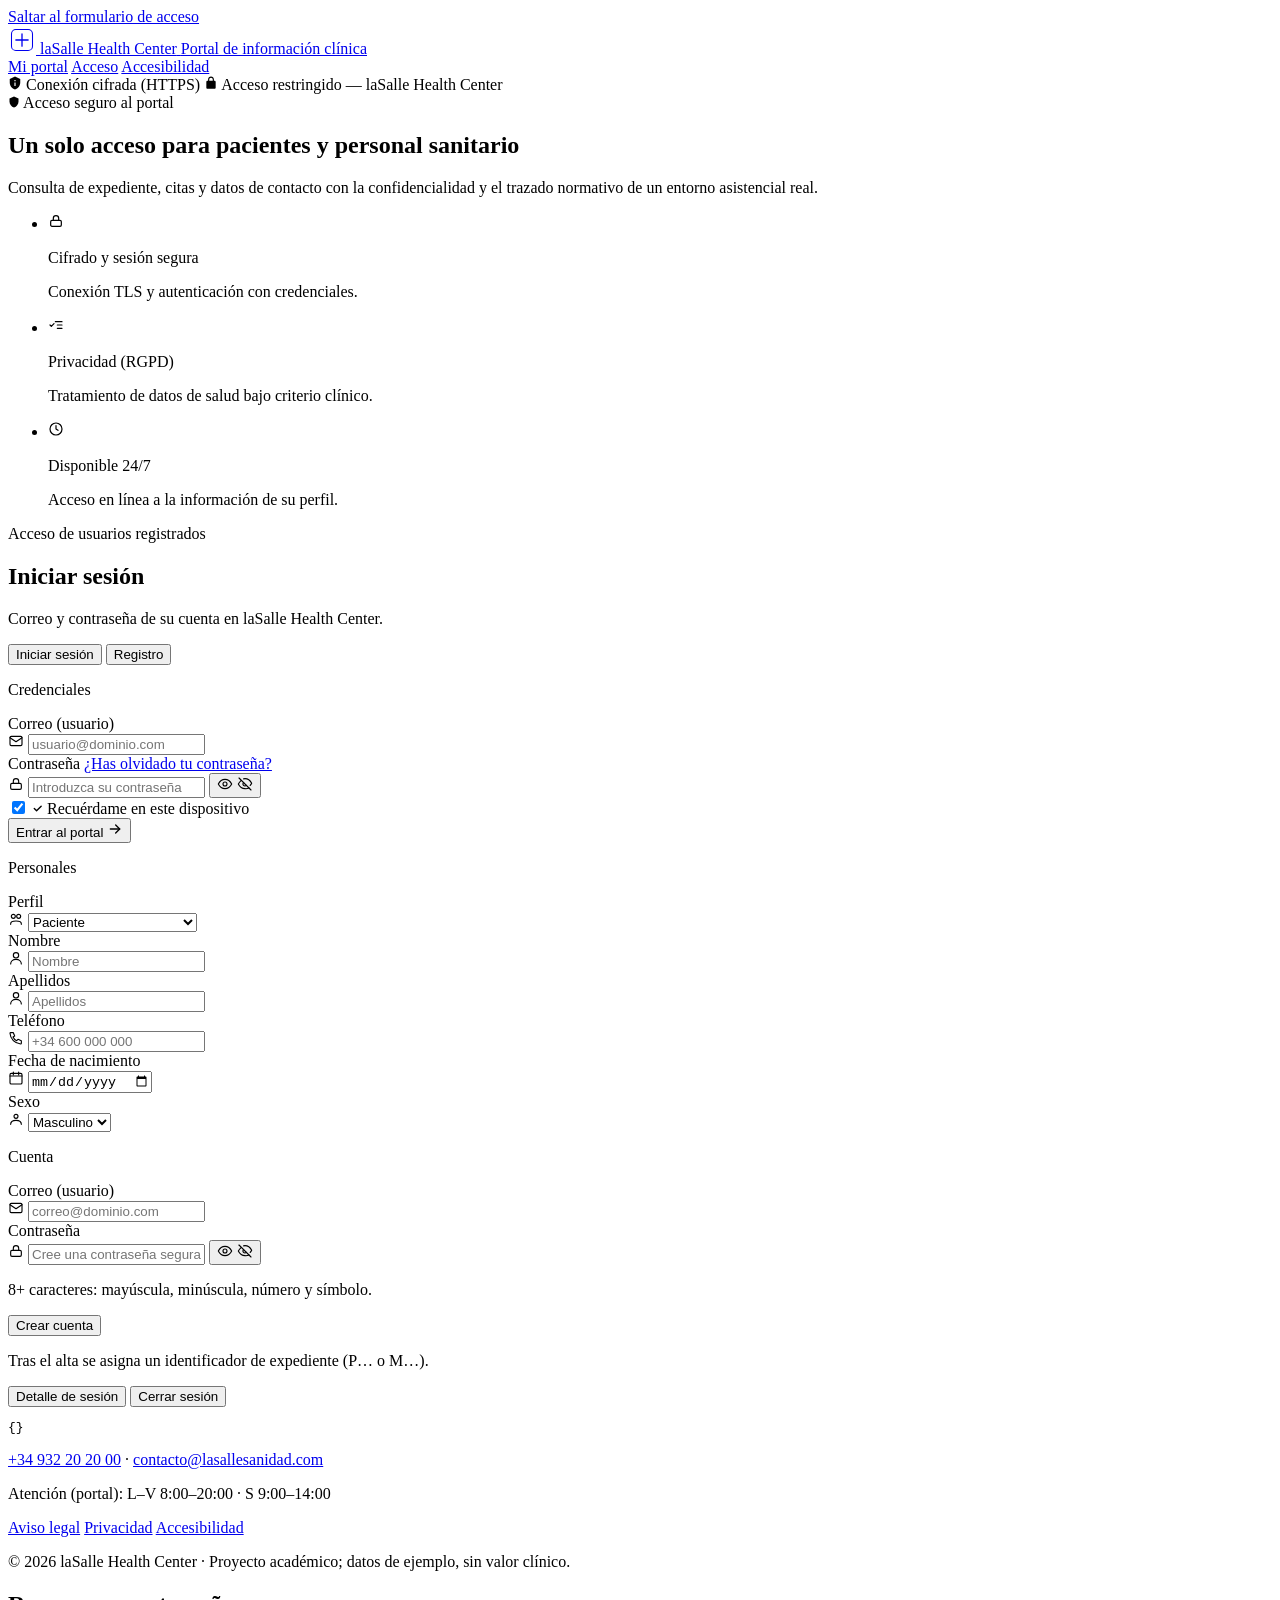
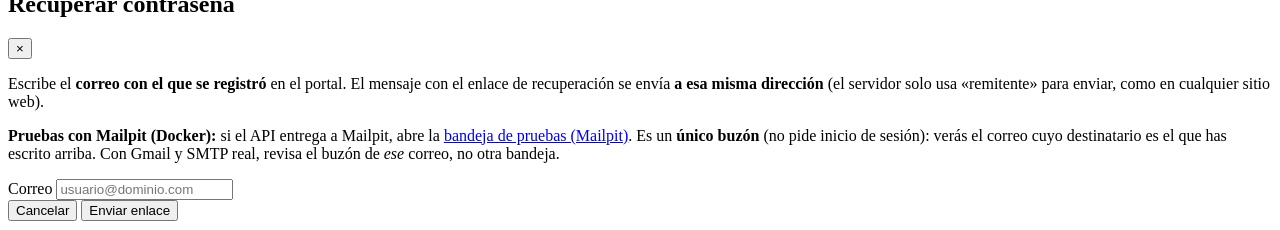
==== commit ae90bc6b: "feat: enlace Mailpit en recuperación, MAILPIT_UI_URL y aclarar destinatario del correo - Comentario " ====
--- a/services/frontend/public/index.html
+++ b/services/frontend/public/index.html
@@ -11,7 +11,7 @@
       href="https://fonts.googleapis.com/css2?family=Plus+Jakarta+Sans:ital,wght@0,400;0,500;0,600;0,700;0,800;1,500&display=swap"
       rel="stylesheet"
     />
-    <link rel="stylesheet" href="/styles.css?v=20260426g" />
+    <link rel="stylesheet" href="/styles.css?v=20260426h" />
     <script src="/config.js"></script>
   </head>
   <body class="auth-body">
@@ -422,7 +422,17 @@
           <h2 class="modal__title" id="forgotTitle">Recuperar contraseña</h2>
           <button class="modal__close" type="button" aria-label="Cerrar" data-modal-close="true">×</button>
         </div>
-        <p class="modal__text">Introduce tu correo. Si existe una cuenta, enviaremos un enlace para restablecer la contraseña.</p>
+        <p class="modal__text">
+          Escribe el <strong>correo con el que se registró</strong> en el portal. El mensaje con el enlace de recuperación se envía
+          <strong>a esa misma dirección</strong> (el servidor solo usa «remitente» para enviar, como en cualquier sitio web).
+        </p>
+        <p class="dev-mailpit-hint">
+          <strong>Pruebas con Mailpit (Docker):</strong> si el API entrega a Mailpit, abre la
+          <a class="dev-mailpit-hint__link" data-mailpit-link href="http://localhost:8025" target="_blank" rel="noopener noreferrer"
+            >bandeja de pruebas (Mailpit)</a
+          >. Es un <strong>único buzón</strong> (no pide inicio de sesión): verás el correo cuyo destinatario es el que has escrito arriba. Con
+          Gmail y SMTP real, revisa el buzón de <em>ese</em> correo, no otra bandeja.
+        </p>
         <form id="forgotForm" class="modal__form" autocomplete="on">
           <div class="field">
             <label for="forgot-email">Correo</label>
@@ -439,6 +449,6 @@
       </div>
     </div>
 
-    <script src="/app.js?v=20260426g"></script>
+    <script src="/app.js?v=20260426h"></script>
   </body>
 </html>
